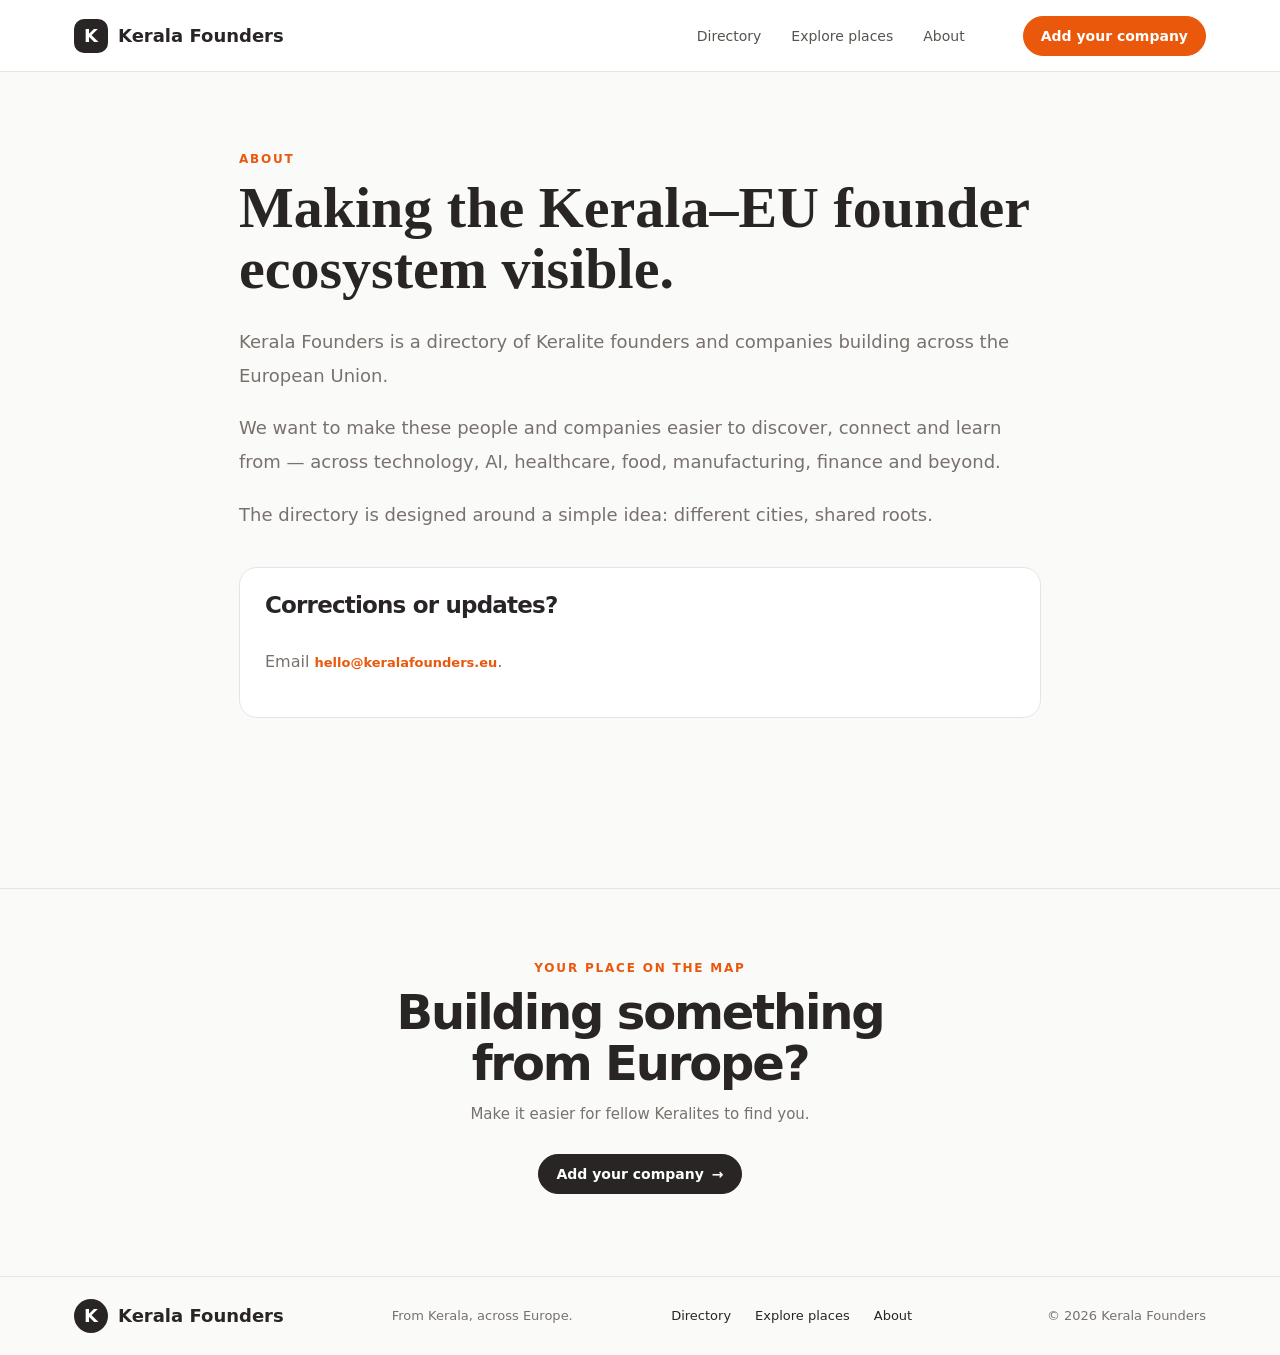
==== public/about.html @ 65610c91 "Initial commit: Kerala Founders PHP/MySQL site" ====
<!doctype html>
<html lang="en"><head><meta charset="utf-8"><meta name="viewport" content="width=device-width,initial-scale=1">
<title>About — Kerala Founders</title><meta name="description" content="Keralite founders and companies building across the European Union.">
<link rel="stylesheet" href="assets/style.css"><script src="assets/data.php"></script><script src="assets/app.js"></script></head>
<body><header class="topbar"><div class="wrap nav">
<a class="brand" href="index.html"><span class="brand-mark">K</span>Kerala Founders</a>
<nav class="navlinks"><a href="founders.html">Directory</a><a href="countries.html">Explore places</a><a href="about.html">About</a></nav>
<div class="navright"><a class="pill" href="add-company.html">Add your company</a></div>
</div></header><main>
<section class="section"><div class="wrap" style="max-width:850px"><div class="eyebrow">About</div><h1 style="font-family:Georgia,serif;font-size:58px;line-height:1.05;margin:12px 0 25px">Making the Kerala–EU founder ecosystem visible.</h1><div class="muted" style="font-size:18px;line-height:1.9"><p>Kerala Founders is a directory of Keralite founders and companies building across the European Union.</p><p>We want to make these people and companies easier to discover, connect and learn from — across technology, AI, healthcare, food, manufacturing, finance and beyond.</p><p>The directory is designed around a simple idea: different cities, shared roots.</p></div><div class="panel" style="margin-top:35px"><h2>Corrections or updates?</h2><p class="muted">Email <a class="arrow" href="mailto:hello@keralafounders.eu">hello@keralafounders.eu</a>.</p></div></div></section></main><footer>
  <div class="footer-cta">
    <div class="eyebrow">Your place on the map</div>
    <h2>Building something<br>from Europe?</h2>
    <p>Make it easier for fellow Keralites to find you.</p>
    <a class="pill" href="add-company.html">Add your company <span aria-hidden="true">→</span></a>
  </div>
  <div class="footer-bottom">
    <div class="wrap footer-inner">
      <a class="footer-brand" href="index.html"><span class="footer-brand-mark">K</span>Kerala Founders</a>
      <div class="footer-tagline">From Kerala, across Europe.</div>
      <nav class="footer-links">
        <a href="founders.html">Directory</a>
        <a href="countries.html">Explore places</a>
        <a href="about.html">About</a>
      </nav>
      <div class="footer-copy">© 2026 Kerala Founders</div>
    </div>
  </div>
</footer></body></html>
---- public/assets/style.css ----
:root{
  --ink:#292524;--ink2:#1c1917;--accent:#ea580c;--accent2:#c2410c;
  --cream:#fafaf9;--paper:#fff;--soft:#f5f5f4;--line:#e7e5e4;--muted:#78716c;
}
*{box-sizing:border-box}
html{scroll-behavior:smooth}
body{margin:0;background:var(--cream);color:var(--ink);font-family:Inter,ui-sans-serif,system-ui,-apple-system,BlinkMacSystemFont,"Segoe UI",sans-serif}
a{color:inherit;text-decoration:none}
button,input,select,textarea{font:inherit}
button{cursor:pointer}
.wrap{max-width:1180px;margin:auto;padding:0 24px}
.topbar{height:72px;border-bottom:1px solid var(--line);display:flex;align-items:center;background:#fff;position:sticky;top:0;z-index:20}
.nav{display:flex;align-items:center;justify-content:space-between;gap:30px}
.brand{display:flex;align-items:center;gap:10px;font-weight:700;font-size:18px}
.brand-mark{width:34px;height:34px;border-radius:10px;background:var(--ink);color:#fff;display:grid;place-items:center;font-weight:700}
.navlinks{display:flex;gap:30px;font-size:14px;color:#57534e}
.navlinks a:hover{color:var(--ink)}
.navright{display:flex;align-items:center;gap:18px;font-size:14px;font-weight:600}
.pill{display:inline-flex;align-items:center;justify-content:center;gap:8px;padding:11px 17px;border-radius:999px;background:var(--accent);color:#fff;border:1px solid var(--accent);font-size:14px;font-weight:700}
.pill:hover{background:var(--accent2)}
.pill.light{background:#fff;color:var(--ink);border-color:#d6d3d1}
.pill.light:hover{background:var(--soft)}
.pill.dark{background:var(--ink);border-color:var(--ink)}
.eyebrow{font-size:12px;letter-spacing:.15em;text-transform:uppercase;color:var(--accent);font-weight:700}
.muted{color:var(--muted);line-height:1.75}
.hero{background:#fff}
.hero-inner{min-height:570px;display:grid;grid-template-columns:1.2fr .8fr;align-items:center;gap:50px;padding-top:60px;padding-bottom:65px}
.tag{display:inline-flex;align-items:center;gap:8px;border:1px solid #d6d3d1;border-radius:999px;padding:7px 12px;font-size:12px;font-weight:600;margin-bottom:25px;background:#fff}
.tag:before{content:"";width:6px;height:6px;background:var(--accent);border-radius:50%}
.hero h1{font-size:72px;line-height:1.03;letter-spacing:-.055em;margin:0;max-width:700px;font-weight:700}
.hero h1 span{color:#78716c}
.hero-copy{font-size:18px;line-height:1.75;color:#57534e;max-width:650px;margin:26px 0 32px}
.hero-actions{display:flex;gap:10px;flex-wrap:wrap}
.orbit{height:390px;position:relative}
.orbit .ring{position:absolute;border:1px solid #d6d3d1;border-radius:50%;left:50%;top:50%;transform:translate(-50%,-50%)}
.ring.r1{width:210px;height:210px}.ring.r2{width:300px;height:300px}.ring.r3{width:370px;height:370px}
.dot{position:absolute;width:12px;height:12px;background:var(--ink);border-radius:50%}
.dot.coral{background:var(--accent)}
.d1{left:47%;top:44%}.d2{left:70%;top:27%}.d3{left:29%;top:31%}.d4{left:65%;top:71%}
.orbit-card{position:absolute;right:1%;bottom:2%;background:var(--ink);color:#fff;border-radius:18px;padding:17px 20px;width:185px}
.orbit-card small{font-size:9px;letter-spacing:.14em;text-transform:uppercase;color:#a8a29e}
.orbit-card strong{display:block;font-size:18px;line-height:1.3;margin-top:7px}
.stats{background:#fff;border-top:1px solid var(--line);border-bottom:1px solid var(--line)}
.stats-grid{display:grid;grid-template-columns:repeat(4,1fr)}
.stat{padding:26px 18px;border-right:1px solid var(--line)}.stat:first-child{border-left:1px solid var(--line)}.stat:last-child{border-right:1px solid var(--line)}
.stat strong{display:block;font-size:29px}.stat span{display:block;margin-top:4px;font-size:12px;color:var(--muted)}
.section{padding:80px 0}.section-head{display:flex;justify-content:space-between;align-items:end;gap:25px}
.section h2{font-size:38px;line-height:1.12;margin:9px 0;font-weight:700;letter-spacing:-.035em}
.section-intro{max-width:650px;font-size:16px}
.cards{display:grid;grid-template-columns:repeat(3,1fr);gap:20px;margin-top:34px}
.company-card{background:#fff;border:1px solid var(--line);border-radius:18px;padding:22px;transition:.15s;display:block}
.company-card:hover{transform:translateY(-2px);border-color:#c7c4c1;box-shadow:0 10px 25px rgba(28,25,23,.06)}
.company-top{display:flex;justify-content:space-between;align-items:start;gap:10px}
.logo{width:48px;height:48px;border-radius:12px;background:#f5f5f4;display:grid;place-items:center;font-weight:800}
.badge{display:inline-flex;border-radius:999px;padding:5px 9px;font-size:10px;font-weight:800}
.verified{background:#ecfdf3;color:#166534}.neutral{background:#f5f5f4;color:#57534e}
.company-card h3{font-size:21px;margin:18px 0 5px;letter-spacing:-.02em}.meta{font-size:13px;color:var(--muted)}
.chips{display:flex;flex-wrap:wrap;gap:7px;margin-top:15px}.chip{background:#f5f5f4;border-radius:999px;padding:6px 9px;font-size:11px}
.arrow{color:var(--accent);font-weight:700;font-size:13px;margin-top:18px;display:inline-block}
.map-panel{border:1px solid var(--line);border-radius:22px;background:#fff;overflow:hidden}
.map-art{min-height:390px;background:#f5f5f4;position:relative;overflow:hidden}
.map-art:before{content:"";position:absolute;inset:12% 8%;border-radius:45% 55% 48% 52%;background:#e7e5e4;transform:rotate(-5deg)}
.map-label{position:absolute;font-size:13px;font-weight:700;color:#57534e}
.map-label.de{left:43%;top:40%}.map-label.nl{left:55%;top:34%}.map-label.fr{left:42%;top:58%}.map-label.it{left:58%;top:70%}
.map-pin{position:absolute;width:13px;height:13px;background:var(--accent);border-radius:50%;box-shadow:0 0 0 8px rgba(234,88,12,.10)}
.pin1{left:48%;top:42%}.pin2{left:57%;top:35%}.pin3{left:48%;top:60%}.pin4{left:61%;top:71%}
.cta{background:var(--accent);color:#fff;border-radius:22px;overflow:hidden;display:grid;grid-template-columns:1fr 1fr}
.cta-copy{padding:52px}.cta h2{font-size:38px;margin:9px 0}.cta-map{min-height:320px}.cta-map iframe{width:100%;height:100%;min-height:320px;border:0}
.page-head{padding:70px 0 30px}.page-head h1{font-size:54px;margin:10px 0;letter-spacing:-.045em}.toolbar{display:grid;grid-template-columns:2fr repeat(4,1fr);gap:9px;margin-top:30px}
.field,.select,.textarea{width:100%;padding:12px 14px 12px 14px;border:1px solid #d6d3d1;background:#fff;border-radius:10px;color:var(--ink);outline:none}
.field:focus,.select:focus,.textarea:focus{border-color:#a8a29e;box-shadow:0 0 0 3px rgba(168,162,158,.12)}
.select{appearance:auto;padding-right:40px}
.toolbar-actions{display:flex;gap:10px;margin-top:10px;align-items:center;flex-wrap:wrap}
.directory-tools{display:flex;justify-content:space-between;align-items:center;margin:18px 0 10px}
.toggle{display:flex;background:#f5f5f4;border-radius:10px;padding:3px}.toggle button{border:0;background:transparent;padding:8px 12px;border-radius:8px;color:#57534e}.toggle button.active{background:var(--ink);color:#fff}
.list-view{display:block}.list-view .company-card{display:grid;grid-template-columns:60px 1fr auto;align-items:center;gap:18px;padding:17px 20px}.list-view .company-card h3{margin:0}.list-view .description{display:none}.list-view .chips{margin:0}.list-view .arrow{margin:0}
.form-layout{display:grid;grid-template-columns:.72fr 1.28fr;gap:55px;padding:70px 0}
.form-intro h1{font-size:56px;line-height:1.04;margin:12px 0 22px;letter-spacing:-.045em}
.privacy-card{background:var(--ink);color:#fff;border-radius:18px;padding:21px;margin-top:38px}.form-card{background:#fff;border:1px solid var(--line);border-radius:20px;padding:34px}
.form-section{padding:0 0 27px;border-bottom:1px solid var(--line);margin-bottom:27px}.form-section:last-child{border-bottom:0;margin-bottom:0}
.form-section h2{font-size:24px;margin:0 0 21px}.form-grid{display:grid;grid-template-columns:1fr 1fr;gap:17px}
.label{font-size:10px;letter-spacing:.1em;text-transform:uppercase;font-weight:800;color:#57534e;margin-bottom:7px;display:block}
.hint{font-size:12px;color:#78716c;margin-top:7px;line-height:1.5}
.founder-extra{display:grid;grid-template-columns:1fr 1fr;gap:13px;padding:15px;background:#f5f5f4;border-radius:13px;margin-top:12px}
.checkrow{display:flex;align-items:center;gap:9px;font-size:13px}.form-submit{display:flex;justify-content:space-between;align-items:center;gap:15px;padding-top:9px}
.profile{padding:70px 0}.profile-head{display:flex;gap:20px;align-items:center}.profile-logo{width:72px;height:72px;border-radius:17px;background:#f5f5f4;display:grid;place-items:center;font-size:20px;font-weight:800}
.profile h1{font-size:48px;margin:3px 0;letter-spacing:-.04em}.profile-grid{display:grid;grid-template-columns:1.25fr .75fr;gap:30px;margin-top:38px}
.panel{background:#fff;border:1px solid var(--line);border-radius:18px;padding:25px}.panel h2{font-size:23px;margin:0 0 15px}.founder-row{padding:14px 0;border-top:1px solid var(--line)}
.map-frame{width:100%;height:320px;border:0;border-radius:12px}.info-list{display:grid;gap:20px}.info-list small{display:block;color:#78716c;text-transform:uppercase;letter-spacing:.08em;font-size:10px;font-weight:800}.info-list strong{display:block;margin-top:5px}
.country-grid{display:grid;grid-template-columns:repeat(3,1fr);gap:14px;margin-top:32px}.country-card{background:#fff;border:1px solid var(--line);padding:21px;border-radius:15px}.country-card:hover{border-color:#a8a29e}.country-card strong{font-size:20px}.country-card small{display:block;margin-top:7px;color:var(--muted)}
.notice{padding:13px 15px;background:#ecfdf3;border-radius:10px;color:#166534;font-size:13px;margin-bottom:18px}.error{padding:13px 15px;background:#fff1ed;border-radius:10px;color:#9a3412;font-size:13px;margin-bottom:18px}
footer{
  margin-top:90px;
  background:var(--cream);
  color:var(--ink);
  padding:0;
  border-top:1px solid var(--line);
}
.footer-cta{
  text-align:center;
  padding:72px 24px 82px;
  border-bottom:1px solid var(--line);
}
.footer-cta .eyebrow{color:var(--accent)}
.footer-cta h2{
  font-family:Inter,ui-sans-serif,system-ui,-apple-system,BlinkMacSystemFont,"Segoe UI",sans-serif;
  font-size:48px;
  line-height:1.05;
  letter-spacing:-.045em;
  max-width:620px;
  margin:12px auto 14px;
  color:var(--ink);
}
.footer-cta p{
  margin:0 auto;
  color:var(--muted);
  font-size:15px;
  line-height:1.7;
}
.footer-cta .pill{
  margin-top:26px;
  background:var(--ink);
  border-color:var(--ink);
  color:#fff;
}
.footer-cta .pill:hover{background:#3b3937;border-color:#3b3937}
.footer-bottom{padding:22px 0}
.footer-inner{
  display:grid;
  grid-template-columns:1.15fr 1fr 1fr 1fr;
  align-items:center;
  gap:24px;
  font-size:13px;
}
.footer-brand{
  display:flex;
  align-items:center;
  gap:10px;
  font-family:Inter,ui-sans-serif,system-ui,-apple-system,BlinkMacSystemFont,"Segoe UI",sans-serif;
  font-size:18px;
  font-weight:700;
}
.footer-brand-mark{
  width:34px;height:34px;border-radius:50%;
  background:var(--ink);color:#fff;
  display:grid;place-items:center;
  font-weight:700;
}
.footer-tagline{color:var(--muted)}
.footer-links{display:flex;gap:24px;justify-content:flex-start}
.footer-links a{color:var(--ink)}
.footer-links a:hover{color:var(--accent)}
.footer-copy{color:var(--muted);text-align:right}
@media(max-width:600px){
  .footer-cta{padding:65px 18px 75px}
  .footer-cta h2{font-size:42px}
  .footer-inner{grid-template-columns:1fr;gap:15px}
  .footer-links{gap:16px;flex-wrap:wrap}
  .footer-copy{text-align:left}
}
@media(max-width:900px){.hero-inner,.cta,.form-layout,.profile-grid{grid-template-columns:1fr}.hero{padding:50px 0}.hero h1{font-size:58px}.orbit{height:300px}.cards{grid-template-columns:1fr 1fr}.toolbar{grid-template-columns:1fr 1fr}.toolbar .search{grid-column:1/-1}.country-grid{grid-template-columns:1fr 1fr}}
@media(max-width:600px){.wrap{padding:0 18px}.topbar{height:66px}.navlinks{display:none}.navright .admin{display:none}.hero h1{font-size:44px}.hero-inner{min-height:auto}.stats-grid{grid-template-columns:1fr 1fr}.stat{border-bottom:1px solid var(--line)}.cards,.country-grid,.form-grid{grid-template-columns:1fr}.section{padding:60px 0}.section h2,.page-head h1{font-size:39px}.toolbar{grid-template-columns:1fr}.list-view .company-card{grid-template-columns:50px 1fr}.list-view .chips{grid-column:2}.list-view .arrow{display:none}.form-layout{padding:45px 0}.form-intro h1{font-size:43px}.form-card{padding:22px}.footer-inner{flex-direction:column}.cta-copy{padding:34px}.profile h1{font-size:39px}}

/* V5 navigation + directory refinements */
.navlinks{margin-left:auto}
.navright{margin-left:0}
.select{padding-right:56px}
.list-view .company-card{
  grid-template-columns:48px minmax(220px,1fr) auto;
  min-height:76px;
  padding:12px 16px;
  border-radius:12px;
}
.list-view .company-card h3{font-size:17px}
.list-view .company-card .company-top{display:contents}
.list-view .company-card .logo{grid-column:1;grid-row:1}
.list-view .company-card .badge{position:absolute;right:16px;top:10px}
.list-view .company-card .chips{grid-column:3;grid-row:1;justify-content:flex-end}
.list-view .company-card .description{display:none}
.list-view .company-card .arrow{display:none}
.directory-bottom-space{height:80px}
.ecosystem-map{
  position:relative;
  min-height:480px;
  background:#f0efeb;
  overflow:hidden;
  border:1px solid var(--line);
  border-radius:22px;
}
.ecosystem-map:before{
  content:"";
  position:absolute;
  width:72%;
  height:82%;
  left:14%;
  top:8%;
  background:#deddd8;
  border-radius:48% 42% 50% 45%;
  transform:rotate(-6deg);
  opacity:.9;
}
.ecosystem-map:after{
  content:"";
  position:absolute;
  width:45%;
  height:42%;
  left:28%;
  top:34%;
  border:1px solid #c8c6c0;
  border-radius:50%;
}
.eu-label{
  position:absolute;
  color:#78716c;
  font-size:12px;
  font-weight:700;
  z-index:2;
}
.eu-pin{
  position:absolute;
  z-index:3;
  width:18px;height:18px;
  background:var(--accent);
  border-radius:50%;
  box-shadow:0 0 0 8px rgba(234,88,12,.12);
}
.eu-bubble{
  position:absolute;
  z-index:4;
  transform:translate(14px,-16px);
  min-width:70px;
  padding:7px 10px;
  background:#fff;
  border:1px solid #d6d3d1;
  border-radius:10px;
  box-shadow:0 5px 15px rgba(28,25,23,.08);
  font-size:11px;
  font-weight:800;
  white-space:nowrap;
}
.eu-bubble small{display:block;color:var(--muted);font-weight:600;margin-top:2px}
@media(max-width:600px){
  .list-view .company-card{grid-template-columns:45px 1fr;min-height:68px}
  .list-view .company-card .chips{grid-column:2;justify-content:flex-start}
  .list-view .company-card .badge{right:10px;top:8px}
  .ecosystem-map{min-height:360px}
}

/* Select arrow spacing fix */
.select{
  appearance:none;
  -webkit-appearance:none;
  -moz-appearance:none;
  background-color:#fff;
  background-image:url("data:image/svg+xml,%3Csvg xmlns='http://www.w3.org/2000/svg' width='14' height='14' viewBox='0 0 24 24' fill='none' stroke='%2357534e' stroke-width='2' stroke-linecap='round' stroke-linejoin='round'%3E%3Cpath d='m6 9 6 6 6-6'/%3E%3C/svg%3E");
  background-repeat:no-repeat;
  background-position:right 16px center;
  background-size:14px 14px;
  padding-right:48px;
}

.founder-extra.additional-founder{position:relative;padding-right:48px}
.remove-founder{
  position:absolute;
  top:12px;
  right:12px;
  width:28px;height:28px;
  border:1px solid #d6d3d1;
  background:#fff;
  color:#57534e;
  border-radius:50%;
  display:grid;
  place-items:center;
  font-size:16px;
  line-height:1;
}
.remove-founder:hover{background:#f5f5f4;color:#1c1917}

.location-section{padding-top:27px}
.location-section h2{font-size:24px;margin:0 0 10px}
.location-intro{color:var(--muted);font-size:13px;line-height:1.6;margin:0 0 20px}
@media(max-width:900px){.footer-inner{grid-template-columns:1fr 1fr}.footer-copy{text-align:left}}
@media(max-width:600px){
  .footer-cta{padding:58px 18px 65px}
  .footer-cta h2{font-size:39px}
  .footer-inner{grid-template-columns:1fr;gap:15px}
  .footer-links{gap:16px;flex-wrap:wrap}
  .footer-copy{text-align:left}
}

/* V9 form/list refinements */
.form-section.location-section{
  display:block;
  width:100%;
  clear:both;
}
.location-section .form-grid{
  grid-template-columns:1fr 1fr;
}
.location-section .address-field{
  grid-column:1/-1;
}
.form-section.company-section{
  display:block;
}
.email-switch{
  display:flex;
  align-items:center;
  gap:10px;
  cursor:pointer;
  min-height:44px;
}
.email-switch input{
  position:absolute;
  opacity:0;
  pointer-events:none;
}
.email-switch-track{
  width:44px;height:24px;
  border-radius:999px;
  background:#d6d3d1;
  position:relative;
  transition:.18s;
  flex:0 0 auto;
}
.email-switch-thumb{
  width:20px;height:20px;
  border-radius:50%;
  background:#fff;
  position:absolute;
  top:2px;left:2px;
  transition:.18s;
  box-shadow:0 1px 3px rgba(0,0,0,.18);
}
.email-switch input:checked + .email-switch-track{
  background:var(--ink);
}
.email-switch input:checked + .email-switch-track .email-switch-thumb{
  transform:translateX(20px);
}
.email-switch-text{
  font-size:13px;color:var(--ink);
}
.email-switch-note{
  font-size:12px;color:var(--muted);margin-top:7px;
}
.list-view .company-card{
  display:grid;
  grid-template-columns:52px minmax(180px,1.3fr) minmax(150px,1fr) auto;
  align-items:center;
  gap:20px;
  min-height:68px;
  padding:10px 16px;
  border-radius:12px;
}
.list-view .company-card .logo{
  grid-column:auto;
  grid-row:auto;
}
.list-view .company-card .company-top{
  display:contents;
}
.list-view .company-card h3{
  margin:0;
  font-size:17px;
  line-height:1.2;
}
.list-view .company-card .meta{
  font-size:13px;
}
.list-view .company-card .chips{
  grid-column:auto;
  grid-row:auto;
  justify-content:flex-end;
  margin:0;
}
.list-view .company-card .description,
.list-view .company-card .arrow,
.list-view .company-card .badge{
  display:none !important;
}
@media(max-width:700px){
  .list-view .company-card{
    grid-template-columns:46px 1fr;
    gap:12px;
  }
  .list-view .company-card .chips{
    grid-column:2;
    justify-content:flex-start;
  }
  .location-section .form-grid{grid-template-columns:1fr}
  .location-section .address-field{grid-column:auto}
}

/* V10 layout fixes */
.location-section{
  width:100%;
  grid-column:1/-1;
}
.location-section .form-grid{
  grid-template-columns:minmax(0,1fr) minmax(0,1fr);
  width:100%;
}
.location-section .form-grid > div{
  min-width:0;
}
.location-section .select{
  width:100%;
  min-width:0;
}
.site-nav .wrap{
  display:flex;
  align-items:center;
  justify-content:space-between;
}
.site-nav .navlinks{
  margin-left:auto;
}
@media(max-width:700px){
  .location-section .form-grid{grid-template-columns:1fr 1fr}
}

/* V11 navigation */
.site-nav .wrap{
  max-width:1200px;
  margin:0 auto;
  width:calc(100% - 48px);
  display:flex;
  align-items:center;
}
.site-nav .navlinks{
  margin-left:auto;
  display:flex;
  align-items:center;
  gap:28px;
}
.site-nav .navright{margin-left:0}

/* V12 navigation: centered container, logo left, all actions right */
.topbar .nav{
  width:100%;
  max-width:1180px;
  margin:0 auto;
  padding:0 24px;
  display:flex;
  align-items:center;
}
.topbar .navlinks{
  margin-left:auto;
  display:flex;
  align-items:center;
  gap:30px;
}
.topbar .navright{
  display:flex;
  align-items:center;
  margin-left:28px;
}

/* V12 location section */
.location-section{
  width:100% !important;
  grid-column:1 / -1 !important;
  clear:both;
  margin-top:24px;
  padding-top:28px;
  border-top:1px solid var(--line);
}
.location-section .form-grid{
  width:100%;
  display:grid;
  grid-template-columns:minmax(0,1fr) minmax(0,1fr);
  gap:20px;
}
.location-section .form-grid > div{
  min-width:0;
}
.location-section .form-grid .address-field{
  grid-column:1 / -1;
}
.location-section select,
.location-section input{
  width:100%;
}

/* V13: directory cards link to company detail pages */
.company-link{
  text-decoration:none;
  color:inherit;
  cursor:pointer;
}
.company-link:hover{
  color:inherit;
  text-decoration:none;
}
.company-link:focus-visible{
  outline:2px solid var(--accent);
  outline-offset:3px;
}
.list-view .company-link{
  width:100%;
}

/* V14 company details */
.company-link{
  text-decoration:none !important;
  color:inherit !important;
  cursor:pointer;
}
.company-link:hover{color:inherit !important}
.company-link:focus-visible{
  outline:2px solid var(--accent);
  outline-offset:4px;
}
.company-detail{
  margin-top:44px;
  padding:42px;
  border:1px solid var(--line);
  border-radius:18px;
  background:#fff;
}
.company-detail-top{
  display:flex;
  align-items:center;
  gap:20px;
}
.company-detail-logo{
  width:72px !important;
  height:72px !important;
  font-size:22px;
  flex:0 0 auto;
}
.company-detail h1{
  margin:5px 0 6px;
}
.company-detail-meta{
  display:flex;
  flex-wrap:wrap;
  gap:8px;
  margin-top:28px;
  padding-top:24px;
  border-top:1px solid var(--line);
}
.company-detail-body{
  display:grid;
  grid-template-columns:minmax(0,2fr) minmax(180px,1fr);
  gap:50px;
  margin-top:34px;
  padding-top:28px;
  border-top:1px solid var(--line);
}
.company-detail-body p{
  color:var(--muted);
  line-height:1.8;
  max-width:680px;
}
.company-detail-side{
  border-left:1px solid var(--line);
  padding-left:28px;
}
@media(max-width:700px){
  .company-detail{padding:26px}
  .company-detail-body{grid-template-columns:1fr;gap:28px}
  .company-detail-side{border-left:0;padding-left:0;border-top:1px solid var(--line);padding-top:24px}
}

/* V17 directory filter refinements */
#directory {
  display:flex;
  flex-direction:column;
  gap:12px;
}

.tertiary-button {
  background:transparent;
  border:0;
  padding:10px 8px;
  cursor:pointer;
  font-weight:500;
}

.company-card {
  cursor:pointer;
}


/* V19 homepage/company cards */
.homepage-companies{
  padding:80px 0;
}
#homepage-company-list{
  display:grid;
  grid-template-columns:repeat(3,minmax(0,1fr));
  gap:16px;
  margin-top:32px;
}
#homepage-company-list .company-card{
  min-height:180px;
}
@media(max-width:900px){
  #homepage-company-list{
    grid-template-columns:1fr;
  }
}


/* V20: true card layout */
#directory.cards:not(.list-view) {
  display:grid;
  grid-template-columns:repeat(3,minmax(0,1fr));
  gap:20px;
}

#directory.cards:not(.list-view) .company-card {
  min-height:230px;
  display:flex;
  flex-direction:column;
  justify-content:flex-start;
}

#directory.cards:not(.list-view) .chips {
  margin-top:auto;
}

#directory.list-view {
  display:flex;
  flex-direction:column;
  gap:12px;
}

#directory.list-view .company-card {
  display:flex;
  align-items:center;
  min-height:90px;
}

#directory.list-view .chips {
  margin-left:auto;
}

.toolbar {
  grid-template-columns:minmax(220px,1.6fr) repeat(3,1fr) auto;
}

.toolbar-actions {
  display:inline-flex;
  margin-top:30px;
}

@media(max-width:900px){
  #directory.cards:not(.list-view){
    grid-template-columns:1fr;
  }
}
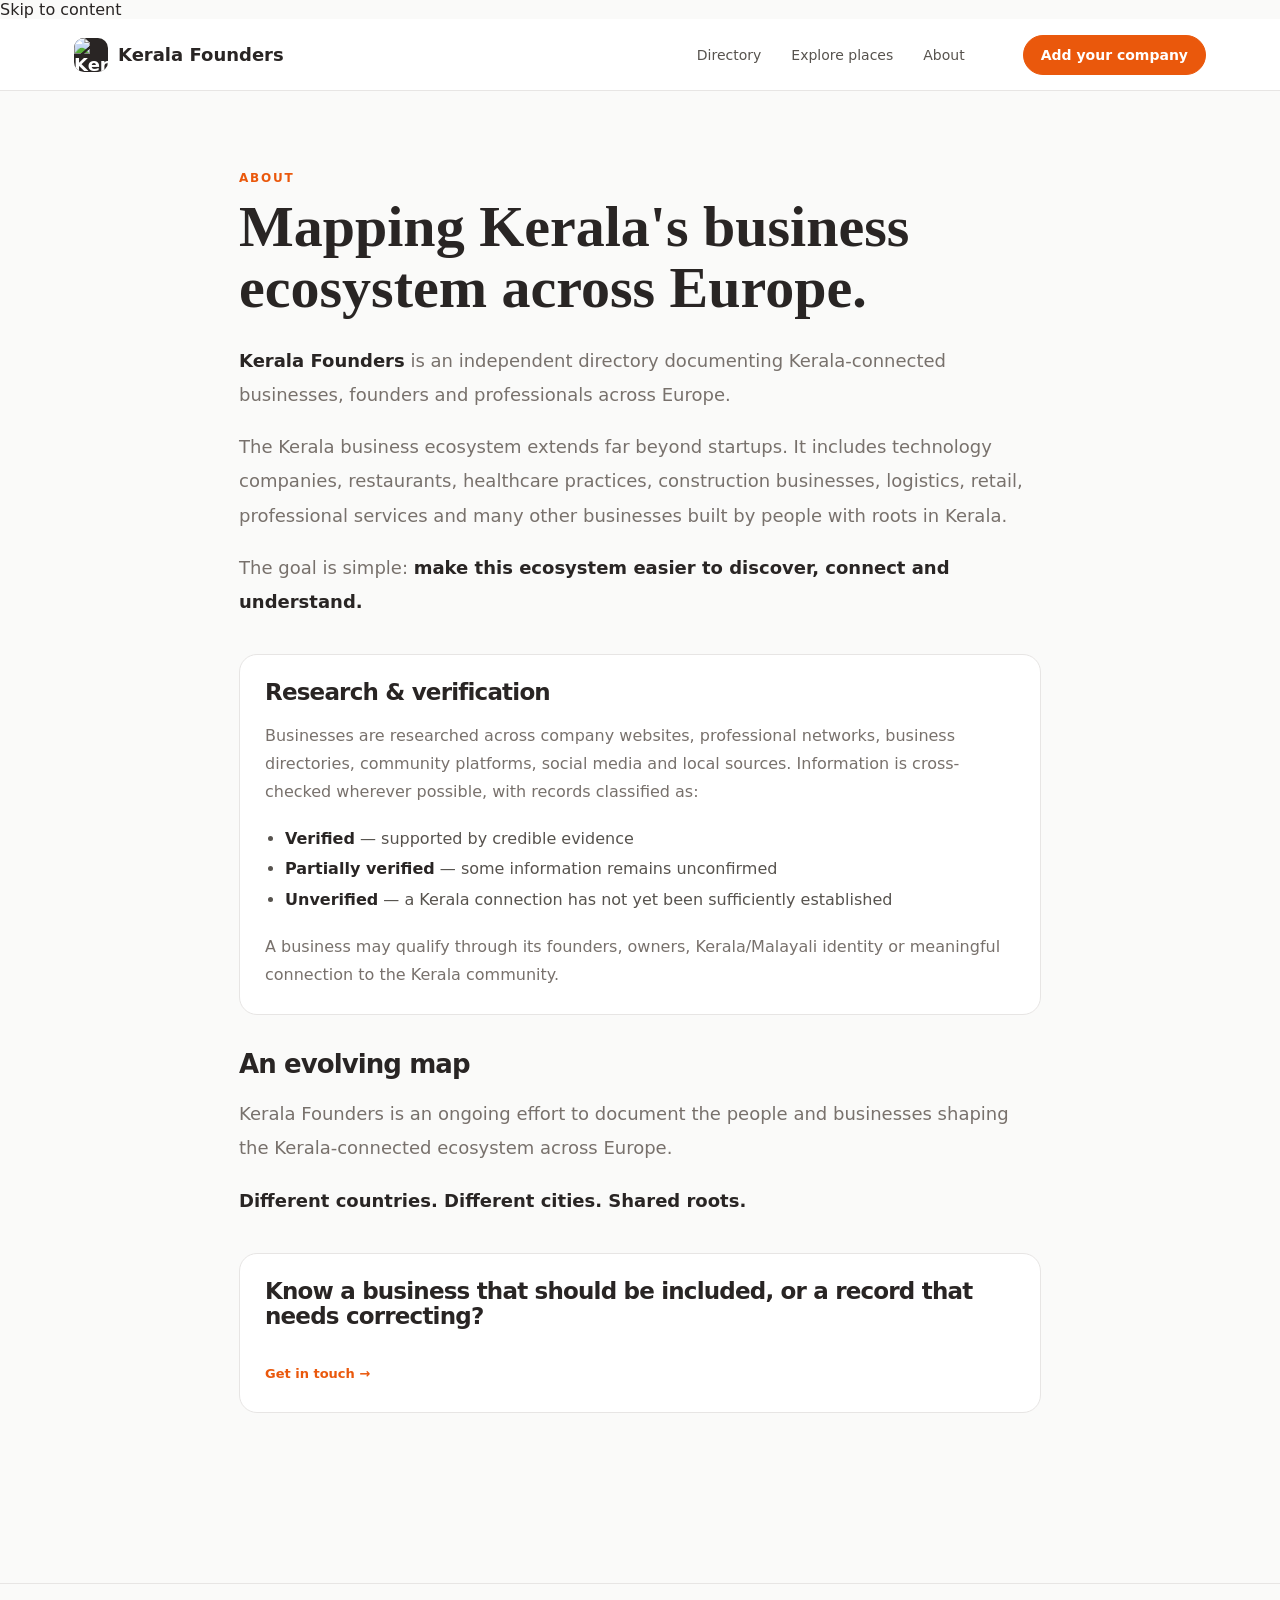
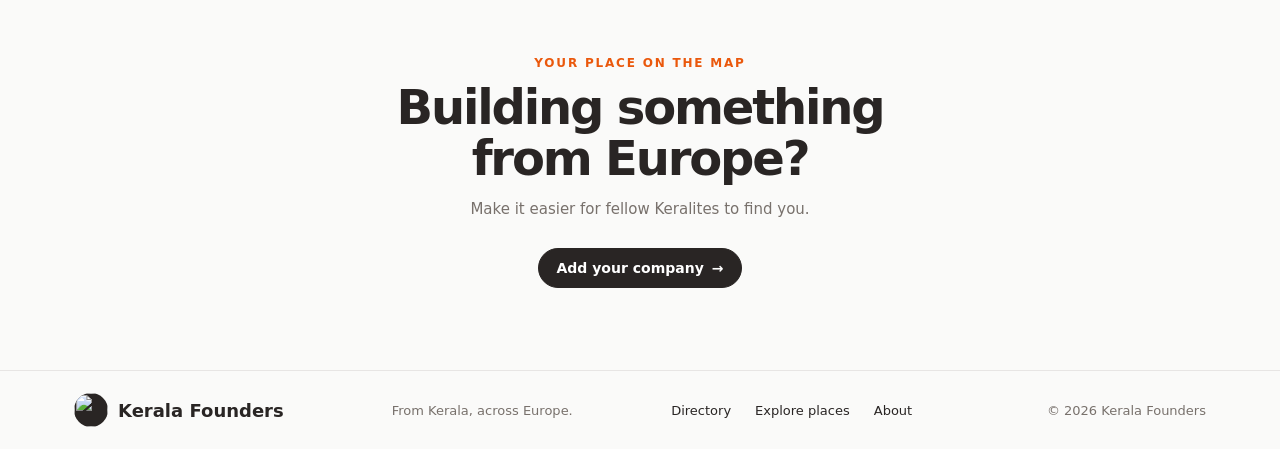
==== commit e56c0b3d: "Add files via upload" ====
--- a/public/about.html
+++ b/public/about.html
@@ -1,13 +1,46 @@
 <!doctype html>
-<html lang="en"><head><meta charset="utf-8"><meta name="viewport" content="width=device-width,initial-scale=1">
+<html lang="en"><head><script>window.dataLayer=window.dataLayer||[];function gtag(){dataLayer.push(arguments);}gtag("consent","default",{ad_storage:"denied",ad_user_data:"denied",ad_personalization:"denied",analytics_storage:"denied"});</script><script src="https://cdn.cookiehub.eu/c2/a2366e42.js"></script><script type="text/javascript">document.addEventListener("DOMContentLoaded",function(event){var cpm={};if(window.cookiehub){window.cookiehub.load(cpm);}});</script><!-- Google tag (gtag.js) --><script async src="https://www.googletagmanager.com/gtag/js?id=G-EJ9D0P01RH"></script><script>window.dataLayer=window.dataLayer||[];function gtag(){dataLayer.push(arguments);}gtag("js",new Date());gtag("config","G-EJ9D0P01RH");</script><meta charset="utf-8"><meta name="viewport" content="width=device-width,initial-scale=1">
 <title>About — Kerala Founders</title><meta name="description" content="Keralite founders and companies building across the European Union.">
 <link rel="stylesheet" href="assets/style.css"><script src="assets/data.php"></script><script src="assets/app.js"></script></head>
-<body><header class="topbar"><div class="wrap nav">
-<a class="brand" href="index.html"><span class="brand-mark">K</span>Kerala Founders</a>
-<nav class="navlinks"><a href="founders.html">Directory</a><a href="countries.html">Explore places</a><a href="about.html">About</a></nav>
+<body><a class="skip-link" href="#main">Skip to content</a><header class="topbar"><div class="wrap nav">
+<a class="brand" href="index.php"><img class="brand-mark" src="assets/logo.png" alt="Kerala Founders">Kerala Founders</a>
+<nav class="navlinks"><a href="founders.php">Directory</a><a href="countries.php">Explore places</a><a href="about.html">About</a></nav>
 <div class="navright"><a class="pill" href="add-company.html">Add your company</a></div>
-</div></header><main>
-<section class="section"><div class="wrap" style="max-width:850px"><div class="eyebrow">About</div><h1 style="font-family:Georgia,serif;font-size:58px;line-height:1.05;margin:12px 0 25px">Making the Kerala–EU founder ecosystem visible.</h1><div class="muted" style="font-size:18px;line-height:1.9"><p>Kerala Founders is a directory of Keralite founders and companies building across the European Union.</p><p>We want to make these people and companies easier to discover, connect and learn from — across technology, AI, healthcare, food, manufacturing, finance and beyond.</p><p>The directory is designed around a simple idea: different cities, shared roots.</p></div><div class="panel" style="margin-top:35px"><h2>Corrections or updates?</h2><p class="muted">Email <a class="arrow" href="mailto:hello@keralafounders.eu">hello@keralafounders.eu</a>.</p></div></div></section></main><footer>
+</div></header><main id="main">
+<section class="section"><div class="wrap" style="max-width:850px">
+<div class="eyebrow">About</div>
+<h1 style="font-family:Georgia,serif;font-size:58px;line-height:1.05;margin:12px 0 25px">Mapping Kerala's business ecosystem across Europe.</h1>
+<div class="muted" style="font-size:18px;line-height:1.9">
+<p><strong style="color:var(--ink)">Kerala Founders</strong> is an independent directory documenting Kerala-connected businesses, founders and professionals across Europe.</p>
+<p>The Kerala business ecosystem extends far beyond startups. It includes technology companies, restaurants, healthcare practices, construction businesses, logistics, retail, professional services and many other businesses built by people with roots in Kerala.</p>
+<p>The goal is simple: <strong style="color:var(--ink)">make this ecosystem easier to discover, connect and understand.</strong></p>
+</div>
+
+<div class="panel" style="margin-top:35px">
+<h2>Research &amp; verification</h2>
+<p class="muted">Businesses are researched across company websites, professional networks, business directories, community platforms, social media and local sources. Information is cross-checked wherever possible, with records classified as:</p>
+<ul style="margin:18px 0;padding-left:20px;color:#57534e;line-height:1.9">
+<li><strong style="color:var(--ink)">Verified</strong> — supported by credible evidence</li>
+<li><strong style="color:var(--ink)">Partially verified</strong> — some information remains unconfirmed</li>
+<li><strong style="color:var(--ink)">Unverified</strong> — a Kerala connection has not yet been sufficiently established</li>
+</ul>
+<p class="muted" style="margin:0">A business may qualify through its founders, owners, Kerala/Malayali identity or meaningful connection to the Kerala community.</p>
+</div>
+
+<div style="margin-top:35px">
+<h2 style="font-size:26px;margin:0 0 14px">An evolving map</h2>
+<div class="muted" style="font-size:18px;line-height:1.9">
+<p>Kerala Founders is an ongoing effort to document the people and businesses shaping the Kerala-connected ecosystem across Europe.</p>
+<p><strong style="color:var(--ink)">Different countries. Different cities. Shared roots.</strong></p>
+</div>
+</div>
+
+<div class="panel" style="margin-top:35px">
+<h2>Know a business that should be included, or a record that needs correcting?</h2>
+<p class="muted" style="margin:0"><a class="arrow" href="mailto:hello@keralafounders.eu">Get in touch →</a></p>
+</div>
+
+</div></section></main><footer>
   <div class="footer-cta">
     <div class="eyebrow">Your place on the map</div>
     <h2>Building something<br>from Europe?</h2>
@@ -16,11 +49,11 @@
   </div>
   <div class="footer-bottom">
     <div class="wrap footer-inner">
-      <a class="footer-brand" href="index.html"><span class="footer-brand-mark">K</span>Kerala Founders</a>
+      <a class="footer-brand" href="index.php"><img class="footer-brand-mark" src="assets/logo.png" alt="">Kerala Founders</a>
       <div class="footer-tagline">From Kerala, across Europe.</div>
       <nav class="footer-links">
-        <a href="founders.html">Directory</a>
-        <a href="countries.html">Explore places</a>
+        <a href="founders.php">Directory</a>
+        <a href="countries.php">Explore places</a>
         <a href="about.html">About</a>
       </nav>
       <div class="footer-copy">© 2026 Kerala Founders</div>
